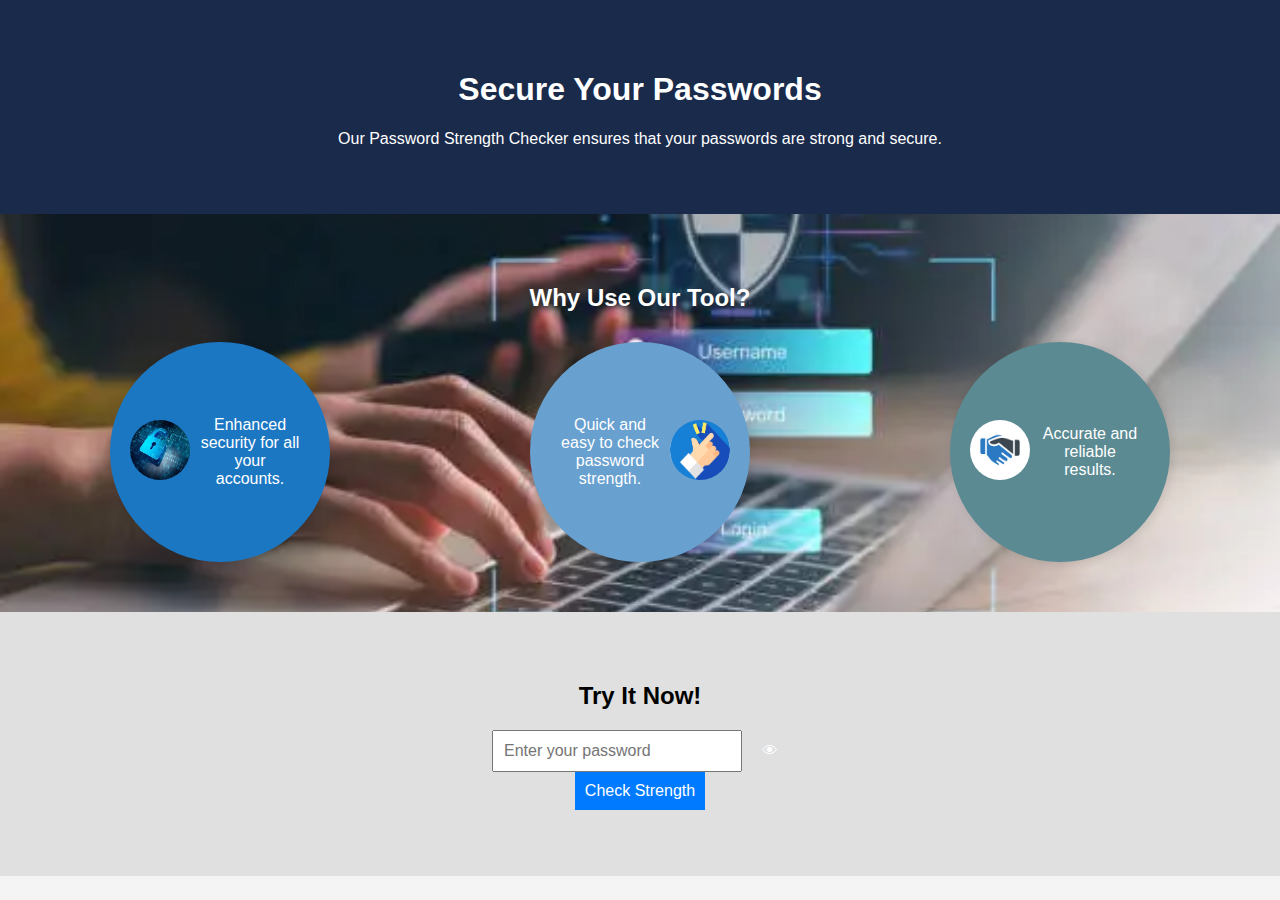
==== OABSIP_WD_task1/index.html @ 2d01a934 "Add files via upload" ====
<!DOCTYPE html>
<html lang="en">
<head>
    <meta charset="UTF-8">
    <meta name="viewport" content="width=device-width, initial-scale=1.0">
    <title>Password Strength Checker - Landing Page</title>
    <link rel="stylesheet" href="styles.css">
</head>
<body>
    <!-- Introduction Section -->
    <section class="intro-section">
        <h1>Secure Your Passwords</h1>
        <p>Our Password Strength Checker ensures that your passwords are strong and secure.</p>
    </section>

    <!-- Advantages Section -->
    <section class="advantages-section">
        <img src="images\bg-2.webp" alt="bg" class="bg-image">
        <h2>Why Use Our Tool?</h2>
        <div class="advantages-container">
            <div class="advantage">
                <div class="advantage-image">
                    <img src="images/security.jpeg" alt="Security">
                </div>
                <div class="advantage-text">
                    <p>Enhanced security for all your accounts.</p>
                </div>
            </div>
            <div class="advantage alternate">
                <div class="advantage-text">
                    <p>Quick and easy to check password strength.</p>
                </div>
                <div class="advantage-image">
                    <img src="images/easy.png" alt="Ease of Use">
                </div>
            </div>
            <div class="advantage">
                <div class="advantage-image">
                    <img src="images/reliable.png" alt="Reliability">
                </div>
                <div class="advantage-text">
                    <p>Accurate and reliable results.</p>
                </div>
            </div>
        </div>
    </section>

    <!-- Demo Section -->
    <section class="demo-section">
        <h2>Try It Now!</h2>
        <div class="password-container">
            <input type="password" id="password" placeholder="Enter your password">
            <button id="togglePassword">👁</button>
        </div>
        <button onclick="checkStrength()">Check Strength</button>
        <p id="strength-message"></p>
    </section>

    <script src="script.js"></script>
</body>
</html>
---- OABSIP_WD_task1/styles.css ----
/* General Styles */
body {
    font-family: Arial, sans-serif;
    margin: 0;
    padding: 0;
    text-align: center;
    background-color: #f4f4f4;
}

/* Common Background Image Style */
.bg-image {
    position: absolute;
    top: 0;
    left: 0;
    width: 100%;
    height: 100%;
    object-fit: cover;
    z-index: -1;
}

/* Introduction Section */
.intro-section {
    color: white;
    padding: 50px 20px;
    position: relative;
    background-color: #1a2a4b; /* Dark Blue */
}

/* Advantages Section */
.advantages-section {
    padding: 50px 20px;
    color: white;
    position: relative;
    background-image: url('images/bg-2.webp'); /* Keep the background image */
    background-size: cover;
    background-position: center;
    background-repeat: no-repeat;
}

.advantages-section .bg-image {
    opacity: 0.2; /* Lighten the background image */
    z-index: -2; /* Send it to the back */
}

/* Demo Section */
.demo-section {
    background-color: #e0e0e0; /* Light Grey */
    padding: 50px 20px;
}

.password-container {
    display: flex;
    justify-content: center;
    align-items: center;
    gap: 10px;
}

input[type="password"] {
    padding: 10px;
    width: 250px;
    box-sizing: border-box; /* Prevents resizing issues */
    font-size: 16px;
}

button {
    padding: 10px;
    background-color: #007BFF; /* Blue */
    color: white;
    border: none;
    cursor: pointer;
    font-size: 16px;
    display: inline-flex;
    align-items: center;
    justify-content: center;
    height: 100%; /* Matches input height */
}

button:hover {
    background-color: #0056b3; /* Darker Blue */
    transform: scale(1.05);
}

/* Advantages Section */
.advantages-container {
    display: grid;
    grid-template-columns: repeat(3, 1fr);  /* 3 items per row */
    gap: 20px;  /* Space between circles */
    justify-items: center; /* Center horizontally */
    align-items: center;   /* Center vertically */
    margin-top: 30px;
}

.advantage {
    display: flex;
    align-items: center;
    justify-content: center;
    background-color: #ffffff; /* White */
    padding: 20px;
    width: 180px;
    height: 180px;
    border-radius: 50%; /* Make it circular */
    box-shadow: 2px 2px 10px rgba(0, 0, 0, 0.1);
    transition: transform 0.3s ease-in-out;
}

/* Circle colors */
.advantage:nth-child(1) {
    background-color: #1c77c3; /* Blue */
}
.advantage:nth-child(2) {
    background-color: #68a0cf; /* Lighter Blue */
}
.advantage:nth-child(3) {
    background-color: #5b8a92; /* Slate Blue */
}

.advantage:hover {
    transform: scale(1.05); /* Slight zoom on hover */
}

.advantage-image img {
    width: 60px;
    height: 60px;
    border-radius: 50%;  /* Make images circular */
}

.advantage-text {
    padding: 10px;
    font-size: 16px;
    color: #fff; /* White text */
}

/* Third Advantage (Centered) */
.advantage.third {
    grid-column: span 2; /* Make the third advantage span two columns */
    justify-self: center;  /* Center it horizontally */
}

/* Show/Hide Password */
#togglePassword {
    background: none;
    border: none;
    font-size: 16px;
    cursor: pointer;
}

/* Responsive Design */
@media screen and (max-width: 768px) {
    .advantage {
        width: 150px;
        height: 150px;
    }

    .advantage-image img {
        width: 60px;
        height: 60px;
    }

    .advantages-container {
        grid-template-columns: 1fr; /* Stack advantages in one column on smaller screens */
    }

    .intro-section {
        padding: 30px 15px;
    }

    .demo-section {
        padding: 30px 15px;
    }
}
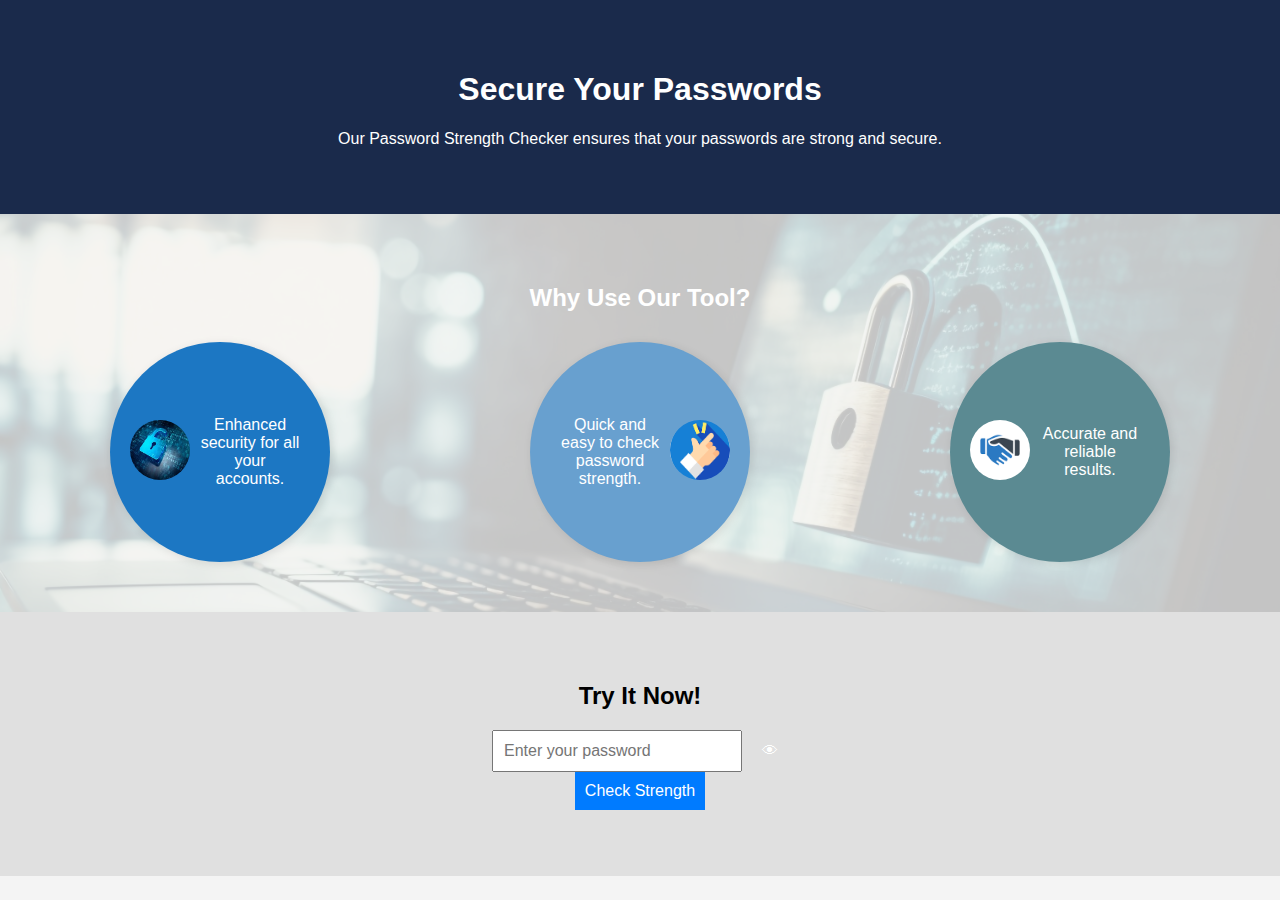
==== commit 1f462696: "Update index.html" ====
--- a/OABSIP_WD_task1/index.html
+++ b/OABSIP_WD_task1/index.html
@@ -15,7 +15,7 @@
 
     <!-- Advantages Section -->
     <section class="advantages-section">
-        <img src="images\bg-2.webp" alt="bg" class="bg-image">
+        <img src="images\bg-2.jpg" alt="bg" class="bg-image">
         <h2>Why Use Our Tool?</h2>
         <div class="advantages-container">
             <div class="advantage">
